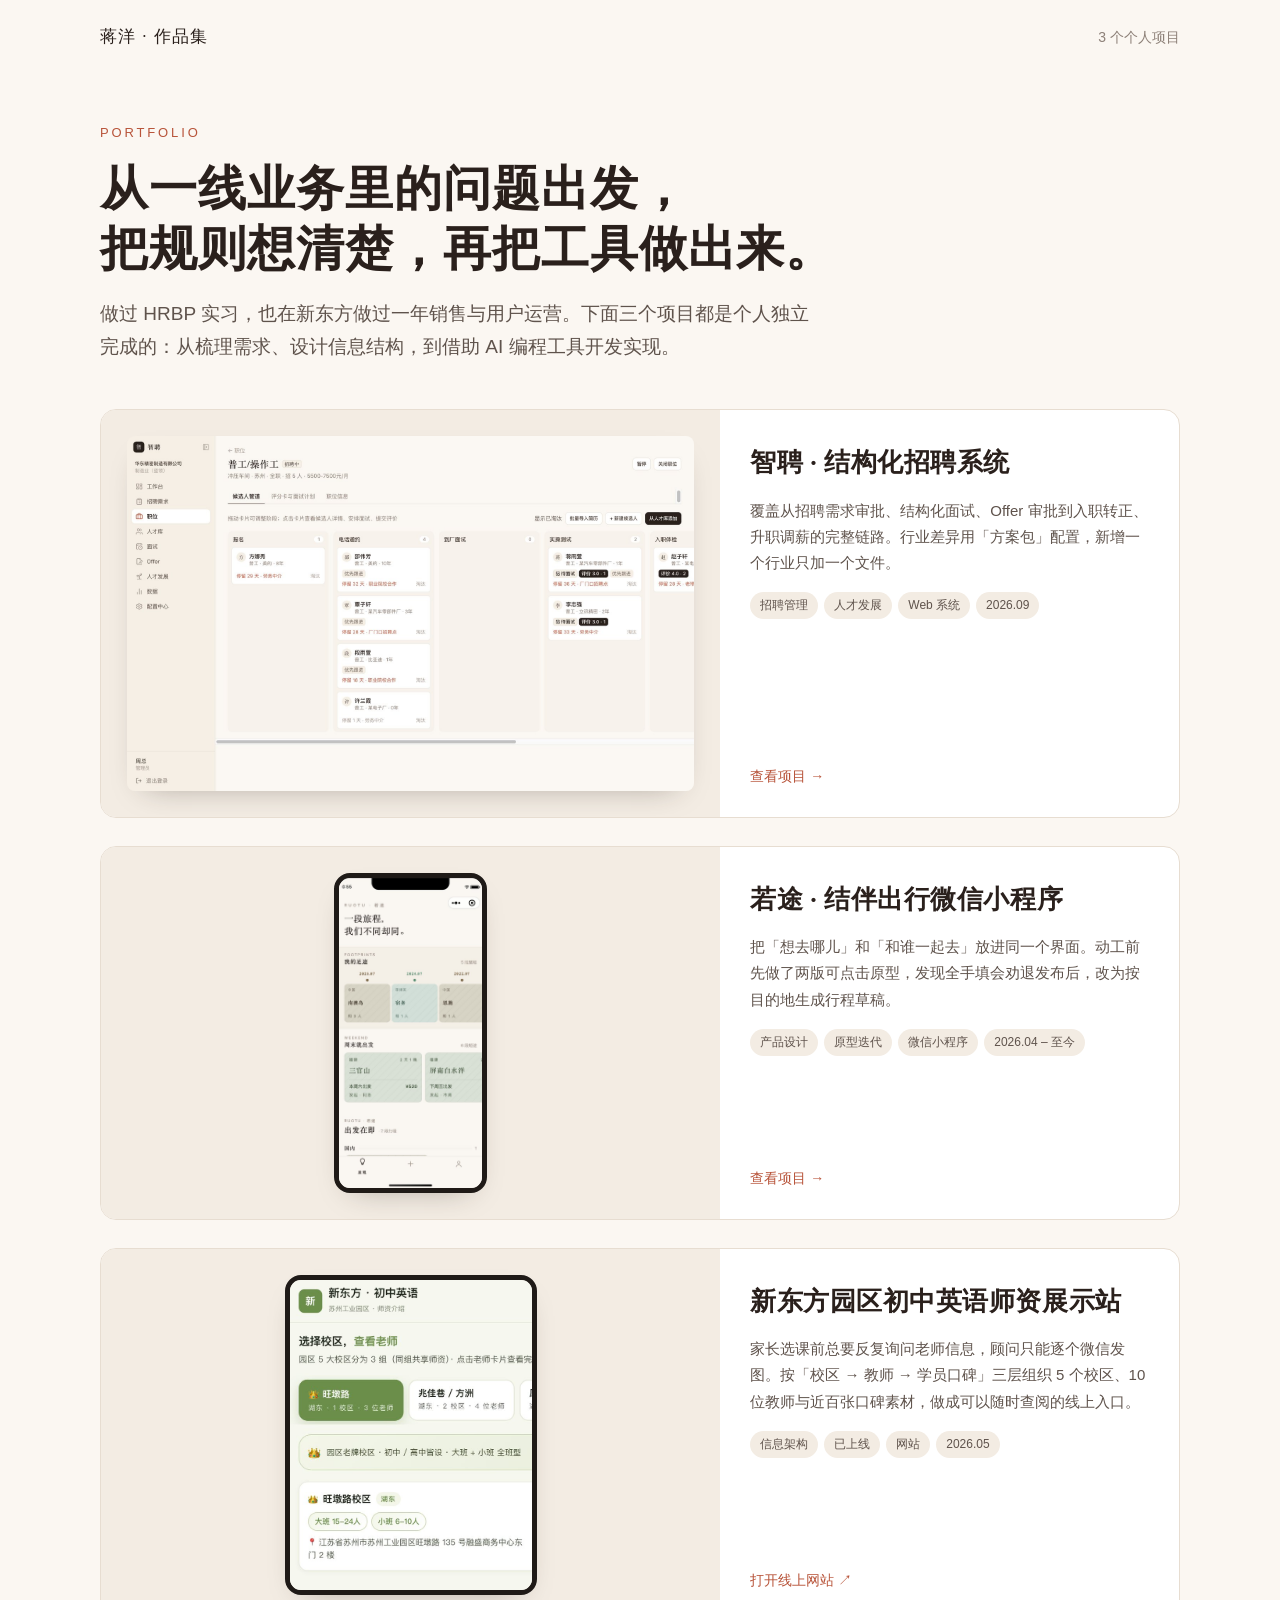
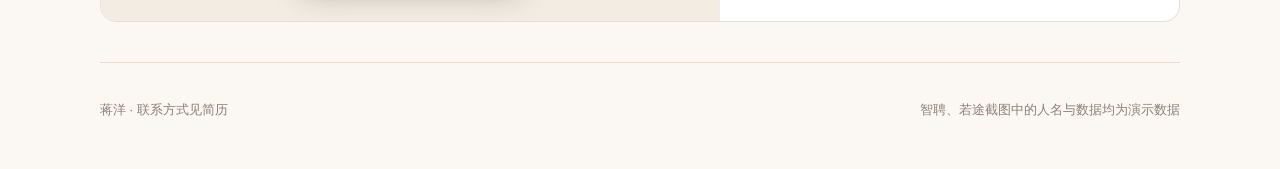
==== index.html @ 752de29b "作品集：智聘、若途、师资展示站三个项目展示页" ====
<!doctype html>
<html lang="zh-CN">
<head>
<meta charset="utf-8">
<meta name="viewport" content="width=device-width, initial-scale=1">
<title>蒋洋 · 项目作品集</title>
<meta name="description" content="蒋洋的个人项目：智聘结构化招聘系统、若途结伴出行小程序、新东方园区师资展示站。">
<link rel="stylesheet" href="assets/site.css">
</head>
<body>
<div class="wrap">
  <nav class="nav"><span class="brand">蒋洋 · 作品集</span><span>3 个个人项目</span></nav>

  <header class="hero">
    <p class="eyebrow">PORTFOLIO</p>
    <h1>从一线业务里的问题出发，<br>把规则想清楚，再把工具做出来。</h1>
    <p class="lead">做过 HRBP 实习，也在新东方做过一年销售与用户运营。下面三个项目都是个人独立完成的：从梳理需求、设计信息结构，到借助 AI 编程工具开发实现。</p>
  </header>

  <main class="cards">
    <a class="card" href="zhipin/">
      <div class="pic"><img src="assets/zhipin/job-pipeline.jpg" alt="智聘职位候选人管道看板" loading="lazy"></div>
      <div class="txt">
        <h2>智聘 · 结构化招聘系统</h2>
        <p>覆盖从招聘需求审批、结构化面试、Offer 审批到入职转正、升职调薪的完整链路。行业差异用「方案包」配置，新增一个行业只加一个文件。</p>
        <div class="tags"><span>招聘管理</span><span>人才发展</span><span>Web 系统</span><span>2026.09</span></div>
        <span class="go">查看项目 →</span>
      </div>
    </a>

    <a class="card" href="ruotu/">
      <div class="pic tall"><img src="assets/ruotu/01-home.jpg" alt="若途小程序首页" loading="lazy"></div>
      <div class="txt">
        <h2>若途 · 结伴出行微信小程序</h2>
        <p>把「想去哪儿」和「和谁一起去」放进同一个界面。动工前先做了两版可点击原型，发现全手填会劝退发布后，改为按目的地生成行程草稿。</p>
        <div class="tags"><span>产品设计</span><span>原型迭代</span><span>微信小程序</span><span>2026.04 – 至今</span></div>
        <span class="go">查看项目 →</span>
      </div>
    </a>

    <a class="card" href="https://ayraayraayra.github.io/xxindongfang/" target="_blank" rel="noopener">
      <div class="pic tall"><img src="assets/xindongfang/home.jpg" alt="师资展示站首页" loading="lazy"></div>
      <div class="txt">
        <h2>新东方园区初中英语师资展示站</h2>
        <p>家长选课前总要反复询问老师信息，顾问只能逐个微信发图。按「校区 → 教师 → 学员口碑」三层组织 5 个校区、10 位教师与近百张口碑素材，做成可以随时查阅的线上入口。</p>
        <div class="tags"><span>信息架构</span><span>已上线</span><span>网站</span><span>2026.05</span></div>
        <span class="go">打开线上网站 ↗</span>
      </div>
    </a>
  </main>

  <footer><span>蒋洋 · 联系方式见简历</span><span>智聘、若途截图中的人名与数据均为演示数据</span></footer>
</div>
</body>
</html>
---- assets/site.css ----
:root {
  --paper: #fbf7f2;
  --paper-2: #f3ece3;
  --line: #e7ddd1;
  --ink: #2a201c;
  --ink-2: #5f534c;
  --ink-3: #8d8078;
  --accent: #b8543a;
  --serif: "Songti SC", "STSong", "Noto Serif SC", "Source Han Serif SC", serif;
  --sans: -apple-system, BlinkMacSystemFont, "PingFang SC", "Hiragino Sans GB", "Microsoft YaHei", sans-serif;
}
* { box-sizing: border-box; }
html { -webkit-text-size-adjust: 100%; }
body {
  margin: 0; background: var(--paper); color: var(--ink);
  font: 16px/1.75 var(--sans); padding-inline: 20px;
  line-break: strict; text-wrap: pretty;
}
img { max-width: 100%; display: block; }
a { color: inherit; }
.wrap { max-width: 1080px; margin: 0 auto; }
.narrow { max-width: 760px; }

/* 顶栏 */
.nav { display: flex; justify-content: space-between; align-items: center; padding-block: 22px; font-size: 14px; color: var(--ink-3); }
.nav a { text-decoration: none; }
.nav a:hover { color: var(--ink); }
.nav .brand { font-family: var(--serif); font-size: 17px; color: var(--ink); letter-spacing: .08em; }

/* 标题区 */
.hero { padding-block: 48px 36px; }
.eyebrow { font-size: 13px; letter-spacing: .22em; color: var(--accent); margin: 0 0 14px; }
h1, h2, h3 { font-family: var(--serif); font-weight: 600; letter-spacing: .02em; margin: 0; }
h1 { font-size: clamp(32px, 5vw, 48px); line-height: 1.25; }
.lead { font-size: clamp(17px, 2vw, 19px); color: var(--ink-2); margin: 18px 0 0; max-width: 720px; }
.meta { display: flex; flex-wrap: wrap; gap: 8px 22px; margin-top: 22px; font-size: 14px; color: var(--ink-3); }
.meta b { color: var(--ink-2); font-weight: 500; }
.note { font-size: 13px; color: var(--ink-3); margin-top: 10px; }

/* 按钮 */
.actions { display: flex; flex-wrap: wrap; gap: 10px; margin-top: 26px; }
.btn { display: inline-flex; align-items: center; gap: 6px; padding: 9px 16px; border-radius: 999px; font-size: 14px; text-decoration: none; border: 1px solid var(--line); background: #fff; }
.btn:hover { border-color: var(--ink-3); }
.btn.solid { background: var(--ink); color: #fff; border-color: var(--ink); }
.btn.solid:hover { background: #000; }

/* 分节 */
section.block { padding-block: 44px; border-top: 1px solid var(--line); }
h2 { font-size: clamp(24px, 3vw, 30px); }
.block > .wrap > p, .block p.body { color: var(--ink-2); max-width: 720px; }
.two { display: grid; grid-template-columns: 1fr 1fr; gap: 28px; margin-top: 26px; }
.three { display: grid; grid-template-columns: repeat(3, 1fr); gap: 22px; margin-top: 26px; }
@media (max-width: 760px) { .two, .three { grid-template-columns: 1fr; } }

/* 截图 */
.shot { margin: 0; }
.shot img { border-radius: 10px; border: 1px solid var(--line); background: #fff; box-shadow: 0 1px 2px rgba(42,32,28,.04), 0 12px 32px -18px rgba(42,32,28,.25); }
.shot figcaption { font-size: 14px; color: var(--ink-3); margin-top: 10px; }
.shot figcaption b { color: var(--ink); font-weight: 600; }
.shot.wide { margin-top: 30px; }

/* 手机截图 */
.phones { display: grid; grid-template-columns: repeat(3, 1fr); gap: 26px 22px; margin-top: 30px; }
@media (min-width: 900px) { .phones.six { grid-template-columns: repeat(6, 1fr); gap: 18px; } }
@media (max-width: 560px) { .phones { grid-template-columns: repeat(2, 1fr); gap: 18px 14px; } }
.phone img { border-radius: 22px; border: 6px solid #1f1a17; box-shadow: 0 16px 36px -20px rgba(42,32,28,.45); }
.phone figcaption { font-size: 13px; text-align: center; }

/* 流程条 */
.flow { display: flex; flex-wrap: wrap; align-items: center; gap: 8px; margin-top: 22px; font-size: 14px; }
.flow span { padding: 5px 12px; border-radius: 999px; background: var(--paper-2); color: var(--ink-2); }
.flow i { font-style: normal; color: var(--ink-3); }

/* 要点 */
.points { list-style: none; padding: 0; margin: 24px 0 0; display: grid; gap: 16px; max-width: 760px; }
.points li { padding-left: 18px; position: relative; color: var(--ink-2); }
.points li::before { content: ""; position: absolute; left: 0; top: .72em; width: 6px; height: 6px; border-radius: 50%; background: var(--accent); }
.points b { color: var(--ink); font-weight: 600; }

/* 对比表 */
.table-wrap { overflow-x: auto; margin-top: 24px; }
table { border-collapse: collapse; min-width: 560px; width: 100%; font-size: 15px; }
th, td { text-align: left; padding: 12px 14px; border-bottom: 1px solid var(--line); vertical-align: top; }
th { font-weight: 500; color: var(--ink-3); font-size: 13px; }
td:first-child { color: var(--ink-3); white-space: nowrap; }

/* 首页项目卡 */
.cards { display: grid; gap: 28px; margin-top: 10px; padding-bottom: 40px; }
.card { display: grid; grid-template-columns: 1.35fr 1fr; gap: 0; background: #fff; border: 1px solid var(--line); border-radius: 16px; overflow: hidden; text-decoration: none; transition: border-color .15s, transform .15s; }
.card:hover { border-color: var(--ink-3); transform: translateY(-2px); }
.card .pic { background: var(--paper-2); display: flex; align-items: center; justify-content: center; padding: 26px; min-height: 280px; }
.card .pic img { border-radius: 8px; box-shadow: 0 12px 30px -18px rgba(42,32,28,.4); }
.card .pic.tall img { max-height: 320px; width: auto; border-radius: 16px; border: 5px solid #1f1a17; }
.card .txt { padding: 30px 30px 28px; display: flex; flex-direction: column; }
.card h2 { font-size: 26px; }
.card p { color: var(--ink-2); margin: 12px 0 0; font-size: 15px; }
.tags { display: flex; flex-wrap: wrap; gap: 6px; margin-top: 16px; }
.tags span { font-size: 12px; padding: 3px 10px; border-radius: 999px; background: var(--paper-2); color: var(--ink-2); }
.card .go { margin-top: auto; padding-top: 22px; font-size: 14px; color: var(--accent); }
@media (max-width: 760px) { .card { grid-template-columns: 1fr; } .card .pic { min-height: 0; } }

footer { padding-block: 36px 48px; border-top: 1px solid var(--line); font-size: 13px; color: var(--ink-3); display: flex; justify-content: space-between; flex-wrap: wrap; gap: 10px; }
footer a { text-decoration: none; }
footer a:hover { color: var(--ink); }

@media print {
  body { padding-inline: 0; font-size: 12.5px; }
  .nav, .actions, footer { display: none; }
  section.block { break-inside: auto; padding-block: 24px; }
  .shot, .phone, .card { break-inside: avoid; }
  .card:hover { transform: none; }
}
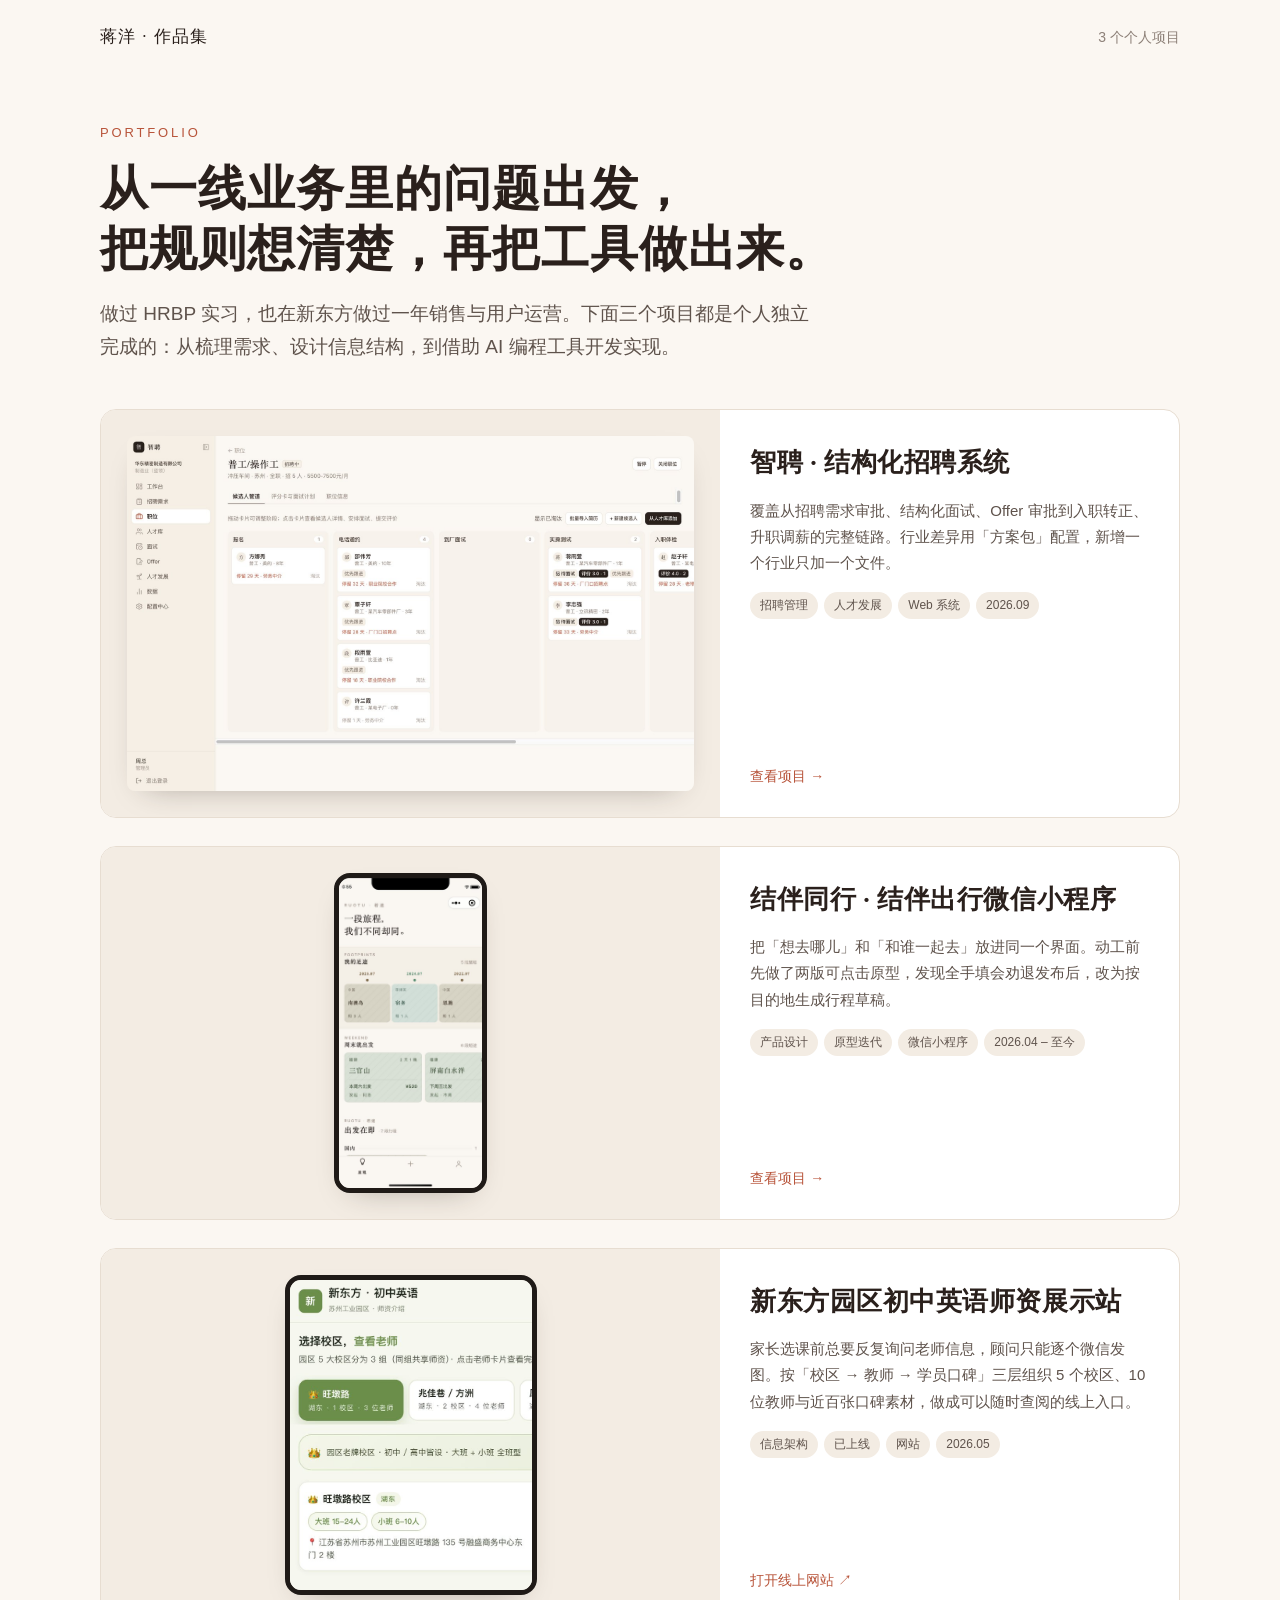
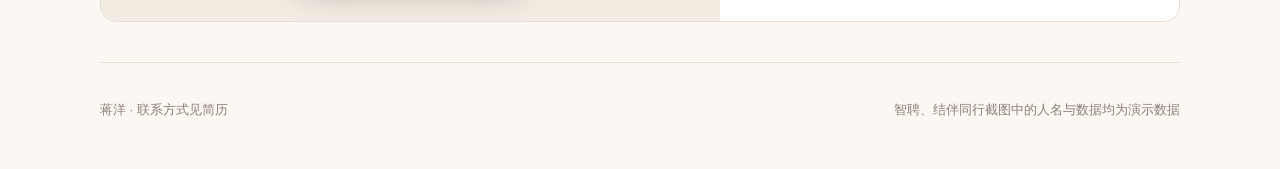
==== commit 886d3206: "项目名由「若途」改为「结伴同行」" ====
--- a/index.html
+++ b/index.html
@@ -4,7 +4,7 @@
 <meta charset="utf-8">
 <meta name="viewport" content="width=device-width, initial-scale=1">
 <title>蒋洋 · 项目作品集</title>
-<meta name="description" content="蒋洋的个人项目：智聘结构化招聘系统、若途结伴出行小程序、新东方园区师资展示站。">
+<meta name="description" content="蒋洋的个人项目：智聘结构化招聘系统、结伴同行小程序、新东方园区师资展示站。">
 <link rel="stylesheet" href="assets/site.css">
 </head>
 <body>
@@ -29,9 +29,9 @@
     </a>
 
     <a class="card" href="ruotu/">
-      <div class="pic tall"><img src="assets/ruotu/01-home.jpg" alt="若途小程序首页" loading="lazy"></div>
+      <div class="pic tall"><img src="assets/ruotu/01-home.jpg" alt="结伴同行小程序首页" loading="lazy"></div>
       <div class="txt">
-        <h2>若途 · 结伴出行微信小程序</h2>
+        <h2>结伴同行 · 结伴出行微信小程序</h2>
         <p>把「想去哪儿」和「和谁一起去」放进同一个界面。动工前先做了两版可点击原型，发现全手填会劝退发布后，改为按目的地生成行程草稿。</p>
         <div class="tags"><span>产品设计</span><span>原型迭代</span><span>微信小程序</span><span>2026.04 – 至今</span></div>
         <span class="go">查看项目 →</span>
@@ -49,7 +49,7 @@
     </a>
   </main>
 
-  <footer><span>蒋洋 · 联系方式见简历</span><span>智聘、若途截图中的人名与数据均为演示数据</span></footer>
+  <footer><span>蒋洋 · 联系方式见简历</span><span>智聘、结伴同行截图中的人名与数据均为演示数据</span></footer>
 </div>
 </body>
 </html>
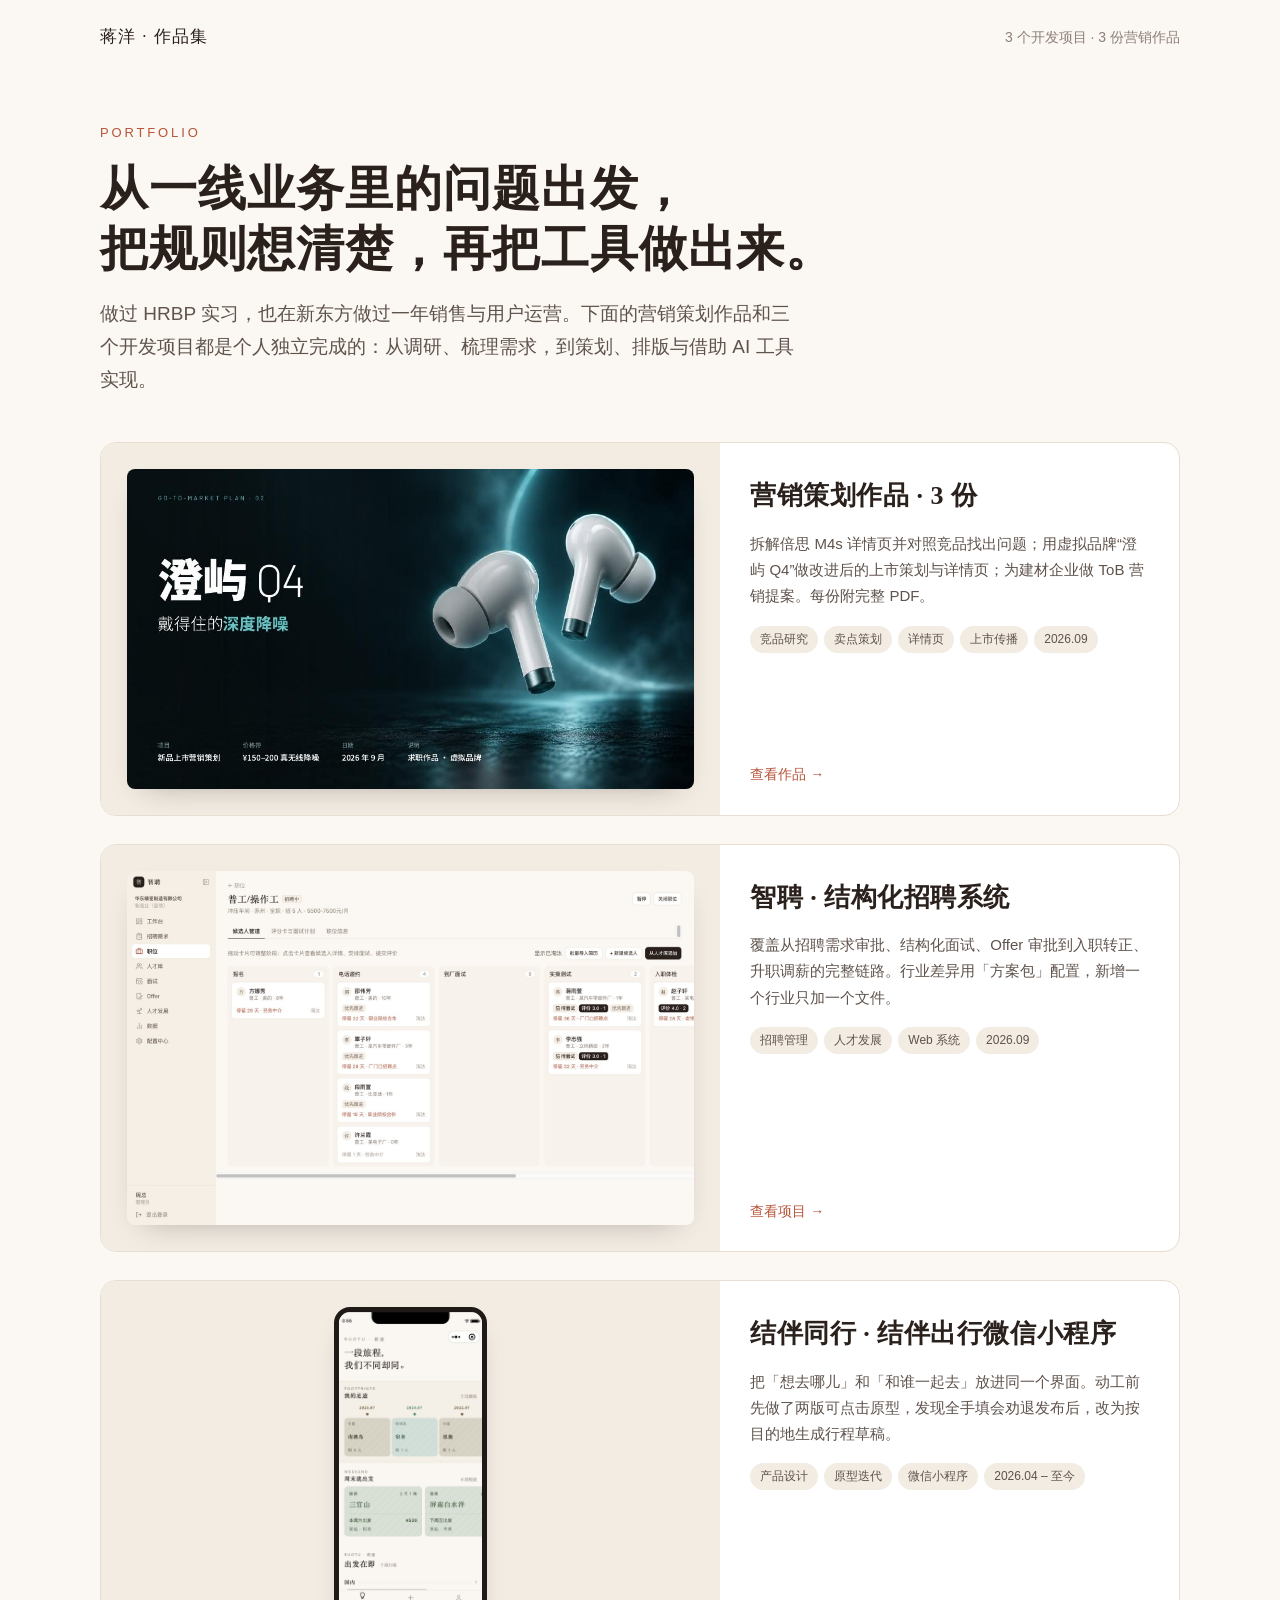
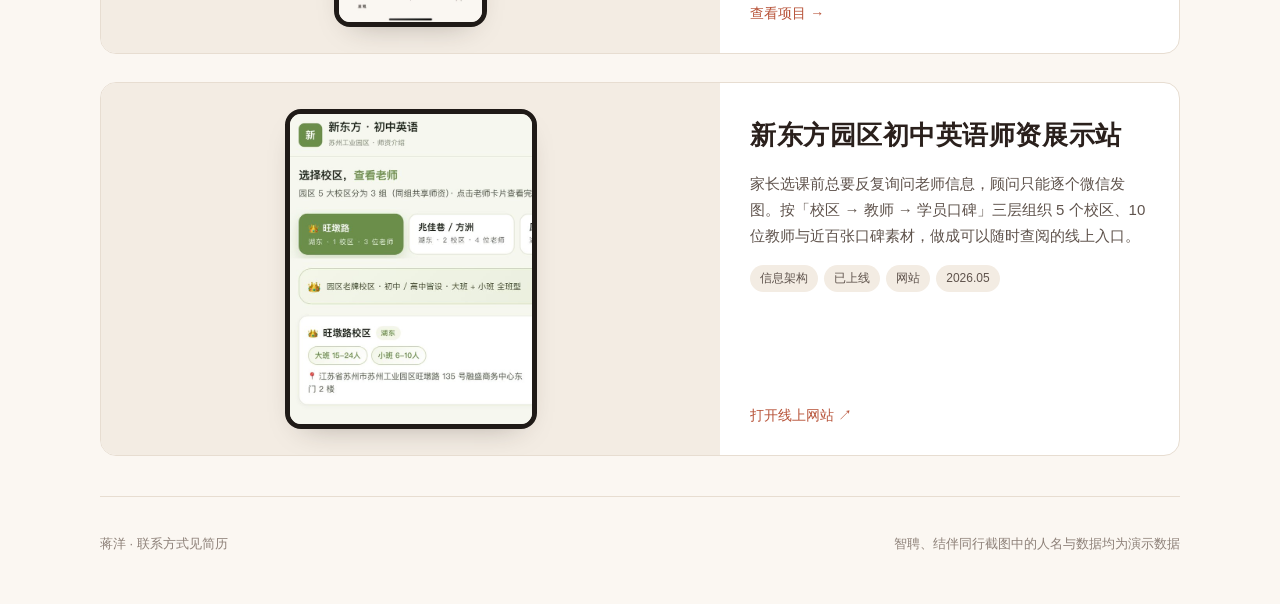
==== commit b15a2585: "新增营销策划作品页：倍思 M4s 诊断、澄屿 Q4 策划案、壹合空间提案 Co-Authored-By: Claude Opus 5 <noreply@anthropic.com>" ====
--- a/index.html
+++ b/index.html
@@ -4,20 +4,30 @@
 <meta charset="utf-8">
 <meta name="viewport" content="width=device-width, initial-scale=1">
 <title>蒋洋 · 项目作品集</title>
-<meta name="description" content="蒋洋的个人项目：智聘结构化招聘系统、结伴同行小程序、新东方园区师资展示站。">
+<meta name="description" content="蒋洋的个人项目：智聘结构化招聘系统、结伴同行小程序、新东方园区师资展示站，以及营销策划作品。">
 <link rel="stylesheet" href="assets/site.css">
 </head>
 <body>
 <div class="wrap">
-  <nav class="nav"><span class="brand">蒋洋 · 作品集</span><span>3 个个人项目</span></nav>
+  <nav class="nav"><span class="brand">蒋洋 · 作品集</span><span>3 个开发项目 · 3 份营销作品</span></nav>
 
   <header class="hero">
     <p class="eyebrow">PORTFOLIO</p>
     <h1>从一线业务里的问题出发，<br>把规则想清楚，再把工具做出来。</h1>
-    <p class="lead">做过 HRBP 实习，也在新东方做过一年销售与用户运营。下面三个项目都是个人独立完成的：从梳理需求、设计信息结构，到借助 AI 编程工具开发实现。</p>
+    <p class="lead">做过 HRBP 实习，也在新东方做过一年销售与用户运营。下面的营销策划作品和三个开发项目都是个人独立完成的：从调研、梳理需求，到策划、排版与借助 AI 工具实现。</p>
   </header>
 
   <main class="cards">
+    <a class="card" href="marketing/">
+      <div class="pic"><img src="assets/marketing/plan-cover.jpg" alt="澄屿 Q4 营销策划案封面" loading="lazy"></div>
+      <div class="txt">
+        <h2>营销策划作品 · 3 份</h2>
+        <p>拆解倍思 M4s 详情页并对照竞品找出问题；用虚拟品牌“澄屿 Q4”做改进后的上市策划与详情页；为建材企业做 ToB 营销提案。每份附完整 PDF。</p>
+        <div class="tags"><span>竞品研究</span><span>卖点策划</span><span>详情页</span><span>上市传播</span><span>2026.09</span></div>
+        <span class="go">查看作品 →</span>
+      </div>
+    </a>
+
     <a class="card" href="zhipin/">
       <div class="pic"><img src="assets/zhipin/job-pipeline.jpg" alt="智聘职位候选人管道看板" loading="lazy"></div>
       <div class="txt">
